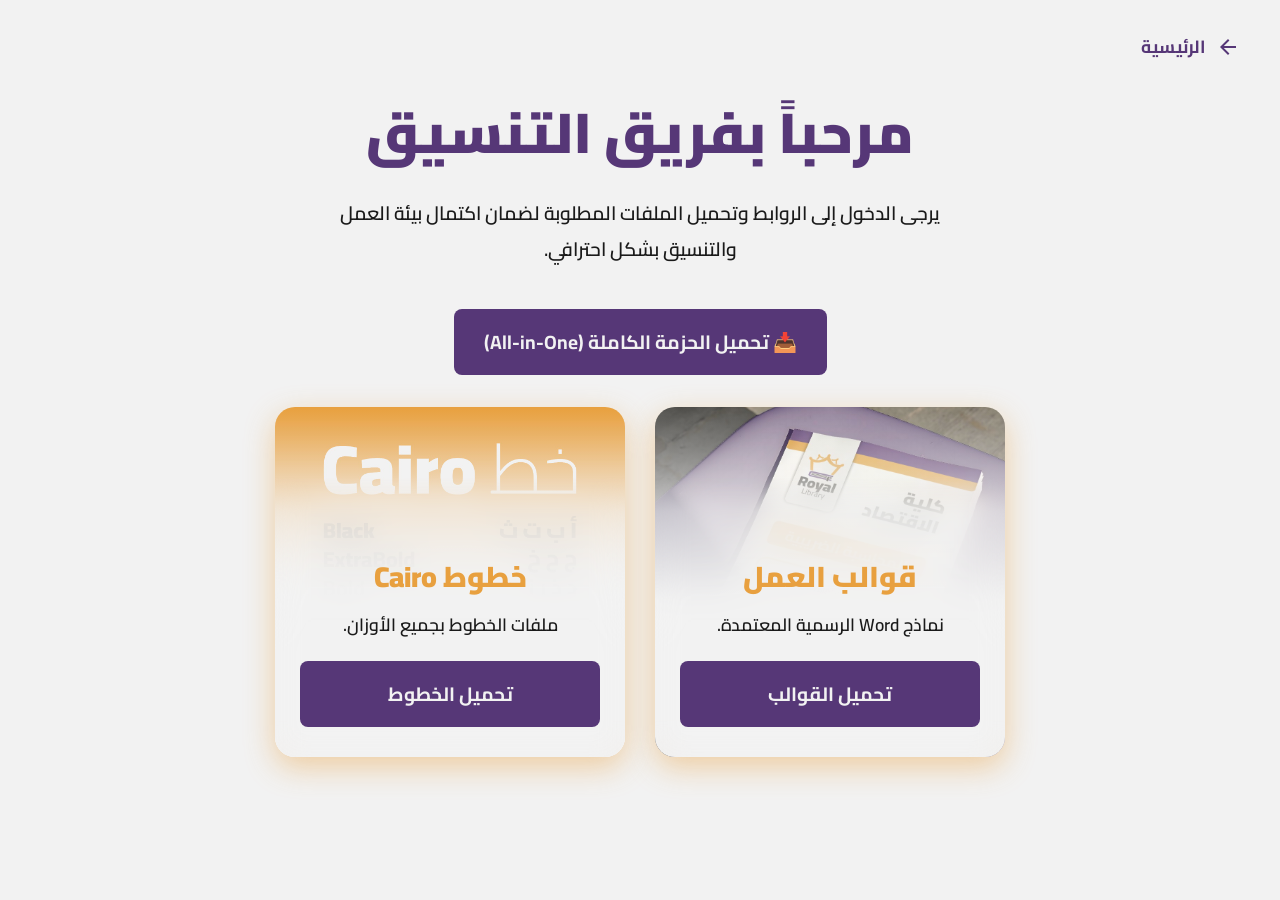
==== coordinators.html @ 0eccb504 "Rename Coordinators.html to coordinators.html" ====
﻿<!DOCTYPE html>
<html lang="ar" dir="rtl">
<head>
    <meta charset="UTF-8">
    <meta name="viewport" content="width=device-width, initial-scale=1.0">
    <title>بوابة المنسقين</title>
    <link href="https://fonts.googleapis.com/css2?family=Cairo:wght@400;600;700;900&display=swap" rel="stylesheet">
    <link rel="stylesheet" href="style.css">
</head>
<body>
    <div class="dashboard coord-theme">
        
        <a href="index.html" class="top-back-btn">
            <svg viewBox="0 0 24 24">
                <path d="M20 11H7.83l5.59-5.59L12 4l-8 8 8 8 1.41-1.41L7.83 13H20v-2z"></path>
            </svg>
            الرئيسية
        </a>

        <h1>مرحباً بفريق التنسيق</h1>
        <p class="dashboard-msg">يرجى الدخول إلى الروابط وتحميل الملفات المطلوبة لضمان اكتمال بيئة العمل والتنسيق بشكل احترافي.</p>
        
        <a href="https://drive.proton.me/urls/DPE26Y5WY4#FNe2B08j1V1v" target="_blank" class="btn btn-purple" style="margin-bottom: 2rem;">📥 تحميل الحزمة الكاملة (All-in-One)</a>

        <div class="cards-container">
            <div class="card bg-template">
                <div class="card-content">
                    <h3>قوالب العمل</h3>
                    <p>نماذج Word الرسمية المعتمدة.</p>
                    <a href="https://drive.proton.me/urls/9JMN9GV3ZM#54tsAAldZ4zy" target="_blank" class="btn btn-purple">تحميل القوالب</a>
                </div>
            </div>

            <div class="card bg-font">
                <div class="card-content">
                    <h3>خطوط Cairo</h3>
                    <p>ملفات الخطوط بجميع الأوزان.</p>
                    <a href="https://drive.proton.me/urls/55VF64R9PR#OJAZcfxwjBOU" target="_blank" class="btn btn-purple">تحميل الخطوط</a>
                </div>
            </div>
        </div>
        
    </div>
</body>
</html>
---- style.css ----
﻿:root {
    --purple: #563777;
    --golden: #E8A03F;
    --off-white: #F2F2F2;
    --dark-grey: #1A1A1A;
}

* {
    box-sizing: border-box;
    margin: 0;
    padding: 0;
    font-family: 'Cairo', sans-serif;
}

body {
    background-color: var(--off-white);
    color: var(--dark-grey);
}

.split-layout { display: flex; height: 100vh; width: 100vw; overflow: hidden; }
.split-section { flex: 1; display: flex; justify-content: center; align-items: center; text-align: center; transition: all 0.3s ease-in-out; }
.split-section:hover { flex: 1.05; }
.coordinator-section { background-color: var(--golden); color: var(--dark-grey); }
.owner-section { background-color: var(--purple); color: var(--off-white); }
.content { padding: 2rem; }
.content h2 { font-size: 3rem; font-weight: 900; margin-bottom: 1rem; }

.btn {
    display: inline-block; padding: 15px 30px; font-size: 1.2rem; font-weight: bold;
    text-decoration: none; border-radius: 8px; transition: 0.3s; margin: 10px;
    cursor: pointer; text-align: center; border: none;
}
.btn-purple { background-color: var(--purple); color: var(--off-white); }
.btn-purple:hover { background-color: var(--dark-grey); }
.btn-golden { background-color: var(--golden); color: var(--dark-grey); }
.btn-golden:hover { background-color: var(--off-white); }

.dashboard {
    min-height: 100vh; display: flex; flex-direction: column; align-items: center;
    justify-content: flex-start; text-align: center; padding: 5rem 2rem; position: relative;
    overflow-x: hidden;
}
.owner-theme { background-color: var(--purple); color: var(--off-white); }
.coord-theme { background-color: var(--off-white); color: var(--dark-grey); }

.dashboard h1 { font-size: 3.5rem; font-weight: 900; margin-bottom: 10px; }
.owner-theme h1 { color: var(--golden); }
.coord-theme h1 { color: var(--purple); }

.dashboard-msg { font-size: 1.2rem; font-weight: 600; margin-bottom: 2rem; max-width: 650px; }
.owner-theme .dashboard-msg { color: var(--off-white); }
.coord-theme .dashboard-msg { color: var(--dark-grey); }

.top-back-btn {
    position: absolute; top: 30px; right: 40px; display: flex; align-items: center;
    gap: 10px; text-decoration: none; font-weight: 700; font-size: 1.1rem; transition: 0.3s;
}
.coord-theme .top-back-btn { color: var(--purple); }
.coord-theme .top-back-btn:hover { color: var(--golden); }
.owner-theme .top-back-btn { color: var(--off-white); }
.owner-theme .top-back-btn:hover { color: var(--golden); }
.top-back-btn svg { width: 24px; height: 24px; fill: currentColor; }

.view-controls {
    display: flex;
    gap: 10px;
    margin-bottom: 2rem;
    background-color: rgba(255, 255, 255, 0.1);
    padding: 5px;
    border-radius: 12px;
}
.view-btn {
    background: transparent;
    border: none;
    padding: 10px 20px;
    font-size: 1.1rem;
    font-weight: bold;
    color: var(--off-white);
    border-radius: 8px;
    cursor: pointer;
    transition: 0.3s;
}
.view-btn:hover { background-color: rgba(255, 255, 255, 0.2); }
.view-btn.active {
    background-color: var(--golden);
    color: var(--dark-grey);
}

.logo-container {
    width: 100%;
    transition: all 0.3s ease;
}

.logo-container.grid-mode {
    display: flex;
    flex-wrap: wrap;
    justify-content: center;
    gap: 30px;
    max-width: 1200px;
}
.logo-container.grid-mode .logo-card {
    width: 100%;
    max-width: 320px;
}

.logo-container.swipe-mode {
    display: flex;
    flex-wrap: nowrap;
    overflow-x: auto;
    scroll-snap-type: x mandatory;
    gap: 20px;
    padding: 20px 0;
    max-width: 100vw;
    -webkit-overflow-scrolling: touch;
    scrollbar-width: none; 
    -ms-overflow-style: none;
}
.logo-container.swipe-mode::-webkit-scrollbar { display: none; }

.logo-container.swipe-mode .logo-card {
    flex: 0 0 85%;
    max-width: 400px;
    scroll-snap-align: center;
    margin: 0 auto;
}

.logo-card {
    background-color: var(--off-white);
    border-radius: 20px;
    padding: 30px 20px;
    display: flex;
    flex-direction: column;
    align-items: center;
    justify-content: space-between;
    box-shadow: 0 10px 20px rgba(0,0,0,0.2);
    transition: transform 0.3s ease, box-shadow 0.3s ease;
}
.logo-card:hover {
    transform: translateY(-5px);
    box-shadow: 0 15px 35px rgba(232, 160, 63, 0.4);
}
.logo-img-box {
    width: 100%;
    height: 180px;
    display: flex;
    justify-content: center;
    align-items: center;
    margin-bottom: 20px;
}
.logo-img-box img { max-width: 100%; max-height: 100%; object-fit: contain; }
.logo-card .btn-purple { width: 100%; margin: 0; font-size: 1.1rem; padding: 12px; }

@media (max-width: 768px) {
    .split-layout { flex-direction: column; }
    .split-section { height: 50vh; }
    .top-back-btn { top: 20px; right: 20px; }
    .dashboard h1 { font-size: 2.5rem; margin-top: 20px; }
    .logo-container.swipe-mode .logo-card { flex: 0 0 90%; }
}

.cards-container { display: flex; flex-wrap: wrap; justify-content: center; gap: 30px; width: 100%; max-width: 1000px; }
.card { position: relative; width: 100%; max-width: 350px; aspect-ratio: 1/1; border-radius: 20px; overflow: hidden; display: flex; flex-direction: column; justify-content: flex-end; box-shadow: 0 10px 30px rgba(232, 160, 63, 0.45); transition: transform 0.3s ease, box-shadow 0.3s ease; background-size: cover; background-position: center; background-color: var(--off-white); }
.card:hover { transform: translateY(-8px); box-shadow: 0 15px 40px rgba(232, 160, 63, 0.65); }
.card::before { content: ""; position: absolute; bottom: 0; left: 0; width: 100%; height: 100%; background: linear-gradient(to top, rgba(242, 242, 242, 1) 0%, rgba(242, 242, 242, 1) 45%, rgba(242, 242, 242, 0.8) 70%, rgba(242, 242, 242, 0) 100%); z-index: 1; }
.card::after { content: ""; position: absolute; bottom: 0; left: 0; width: 100%; height: 100%; backdrop-filter: blur(15px); -webkit-backdrop-filter: blur(15px); mask-image: linear-gradient(to top, black 30%, rgba(0,0,0,0.5) 60%, transparent 80%); -webkit-mask-image: linear-gradient(to top, black 30%, rgba(0,0,0,0.7) 70%, transparent 80%); z-index: 1; }
.card-content { position: relative; z-index: 2; padding: 20px 25px 30px 25px; text-align: center; }
.card-content h3 { font-size: 1.8rem; font-weight: 900; margin-bottom: 5px; color: var(--golden); }
.card-content p { font-size: 1.1rem; margin-bottom: 20px; color: var(--dark-grey); font-weight: 600; }
.card-content .btn { width: 100%; margin: 0; }

.bg-template { background-image: url('../images/template-preview.png'); background-position: bottom center; }
.bg-font { background-image: url('../images/font-preview.png'); background-position: center; }
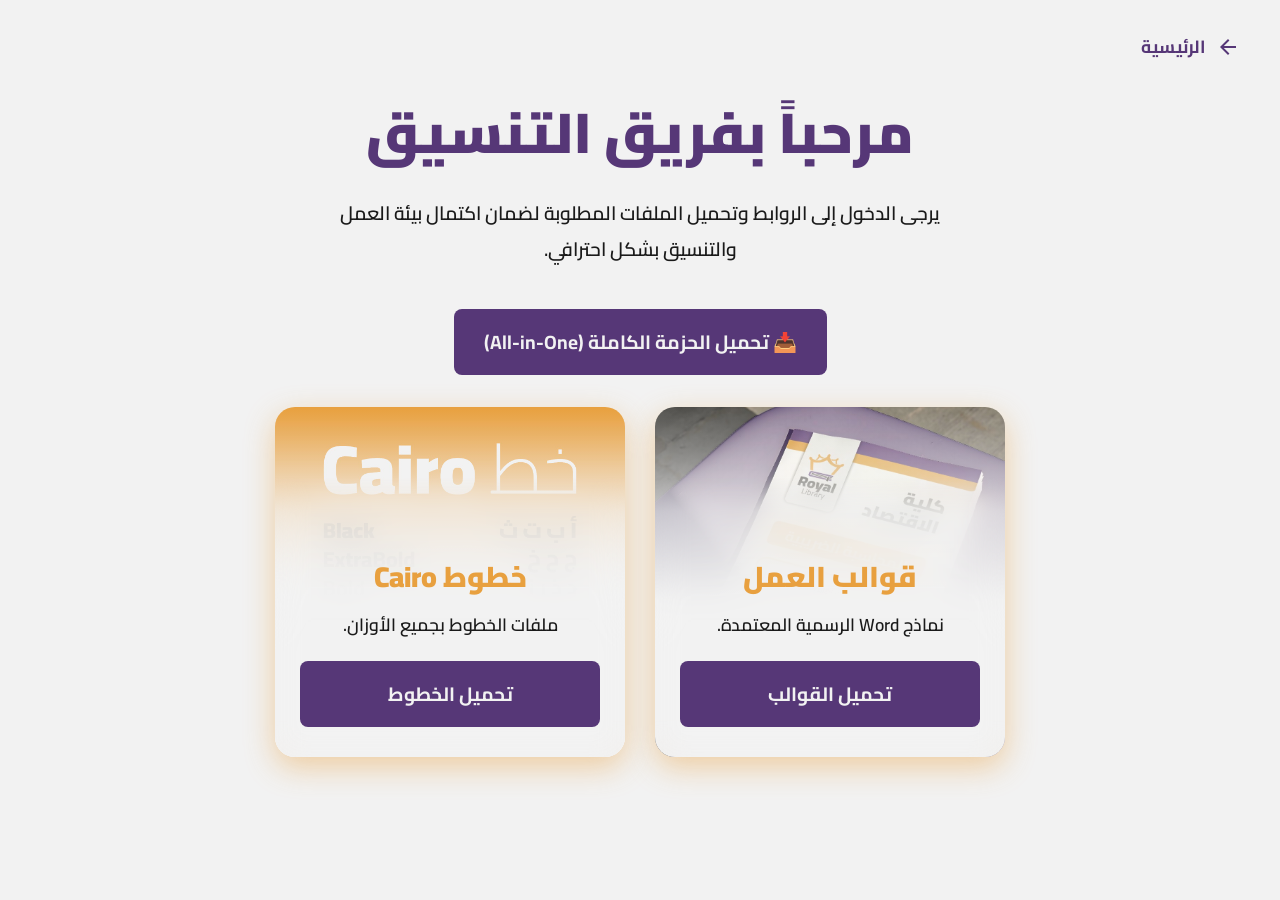
==== commit 253b1b5b: "Fix HTML formatting in coordinators.html" ====
--- a/coordinators.html
+++ b/coordinators.html
@@ -1,4 +1,4 @@
-﻿<!DOCTYPE html>
+<!DOCTYPE html>
 <html lang="ar" dir="rtl">
 <head>
     <meta charset="UTF-8">
--- a/style.css
+++ b/style.css
@@ -1,4 +1,4 @@
-﻿:root {
+:root {
     --purple: #563777;
     --golden: #E8A03F;
     --off-white: #F2F2F2;
@@ -168,5 +168,5 @@
 .card-content p { font-size: 1.1rem; margin-bottom: 20px; color: var(--dark-grey); font-weight: 600; }
 .card-content .btn { width: 100%; margin: 0; }
 
-.bg-template { background-image: url('../images/template-preview.png'); background-position: bottom center; }
-.bg-font { background-image: url('../images/font-preview.png'); background-position: center; }+.bg-template { background-image: url('images/template-preview.png'); background-position: bottom center; }
+.bg-font { background-image: url('images/font-preview.png'); background-position: center; }
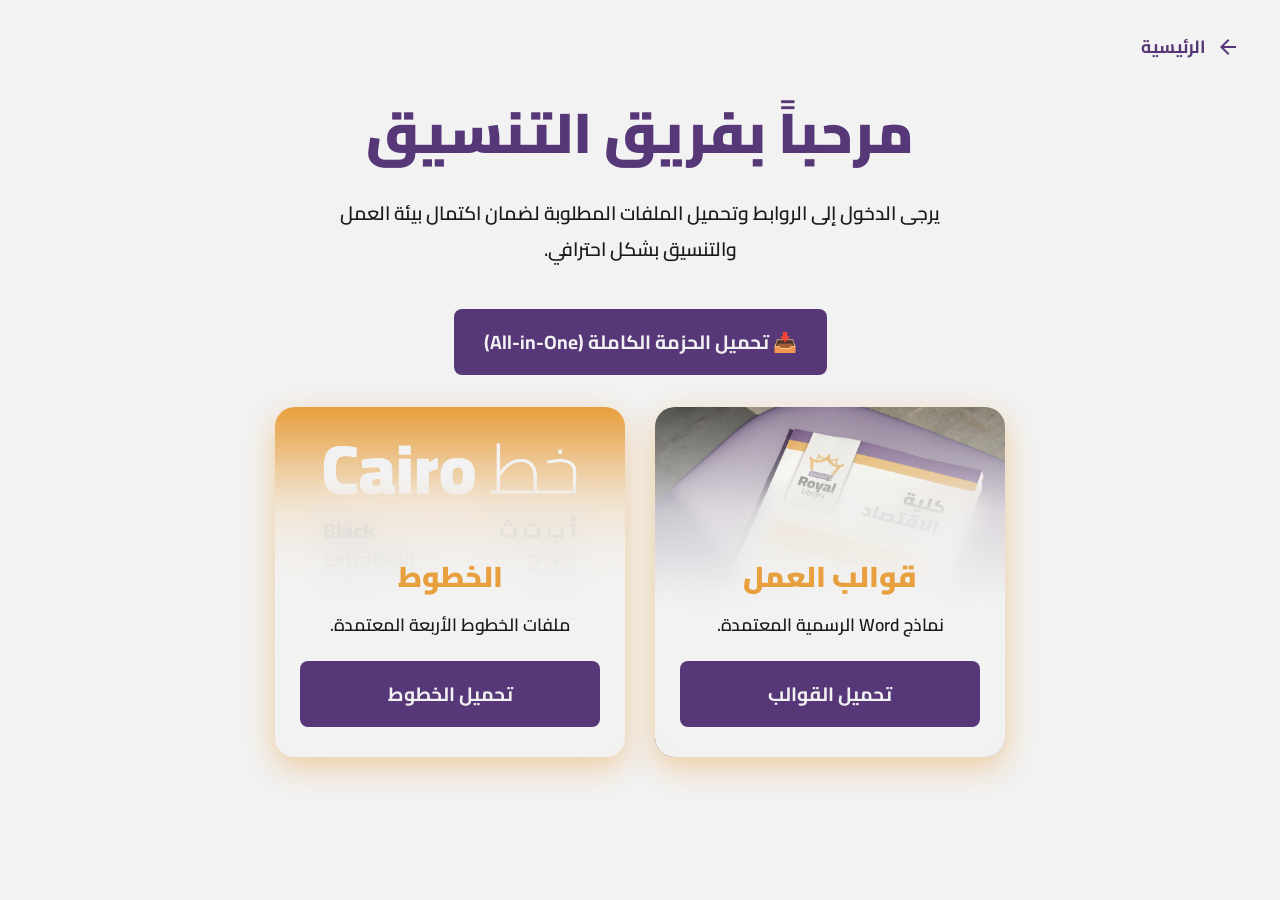
==== commit 11a0ea5f: "Fix HTML structure and update content" ====
--- a/coordinators.html
+++ b/coordinators.html
@@ -33,8 +33,8 @@
 
             <div class="card bg-font">
                 <div class="card-content">
-                    <h3>خطوط Cairo</h3>
-                    <p>ملفات الخطوط بجميع الأوزان.</p>
+                    <h3>الخطوط</h3>
+                    <p>ملفات الخطوط الأربعة المعتمدة.</p>
                     <a href="https://drive.proton.me/urls/55VF64R9PR#OJAZcfxwjBOU" target="_blank" class="btn btn-purple">تحميل الخطوط</a>
                 </div>
             </div>
